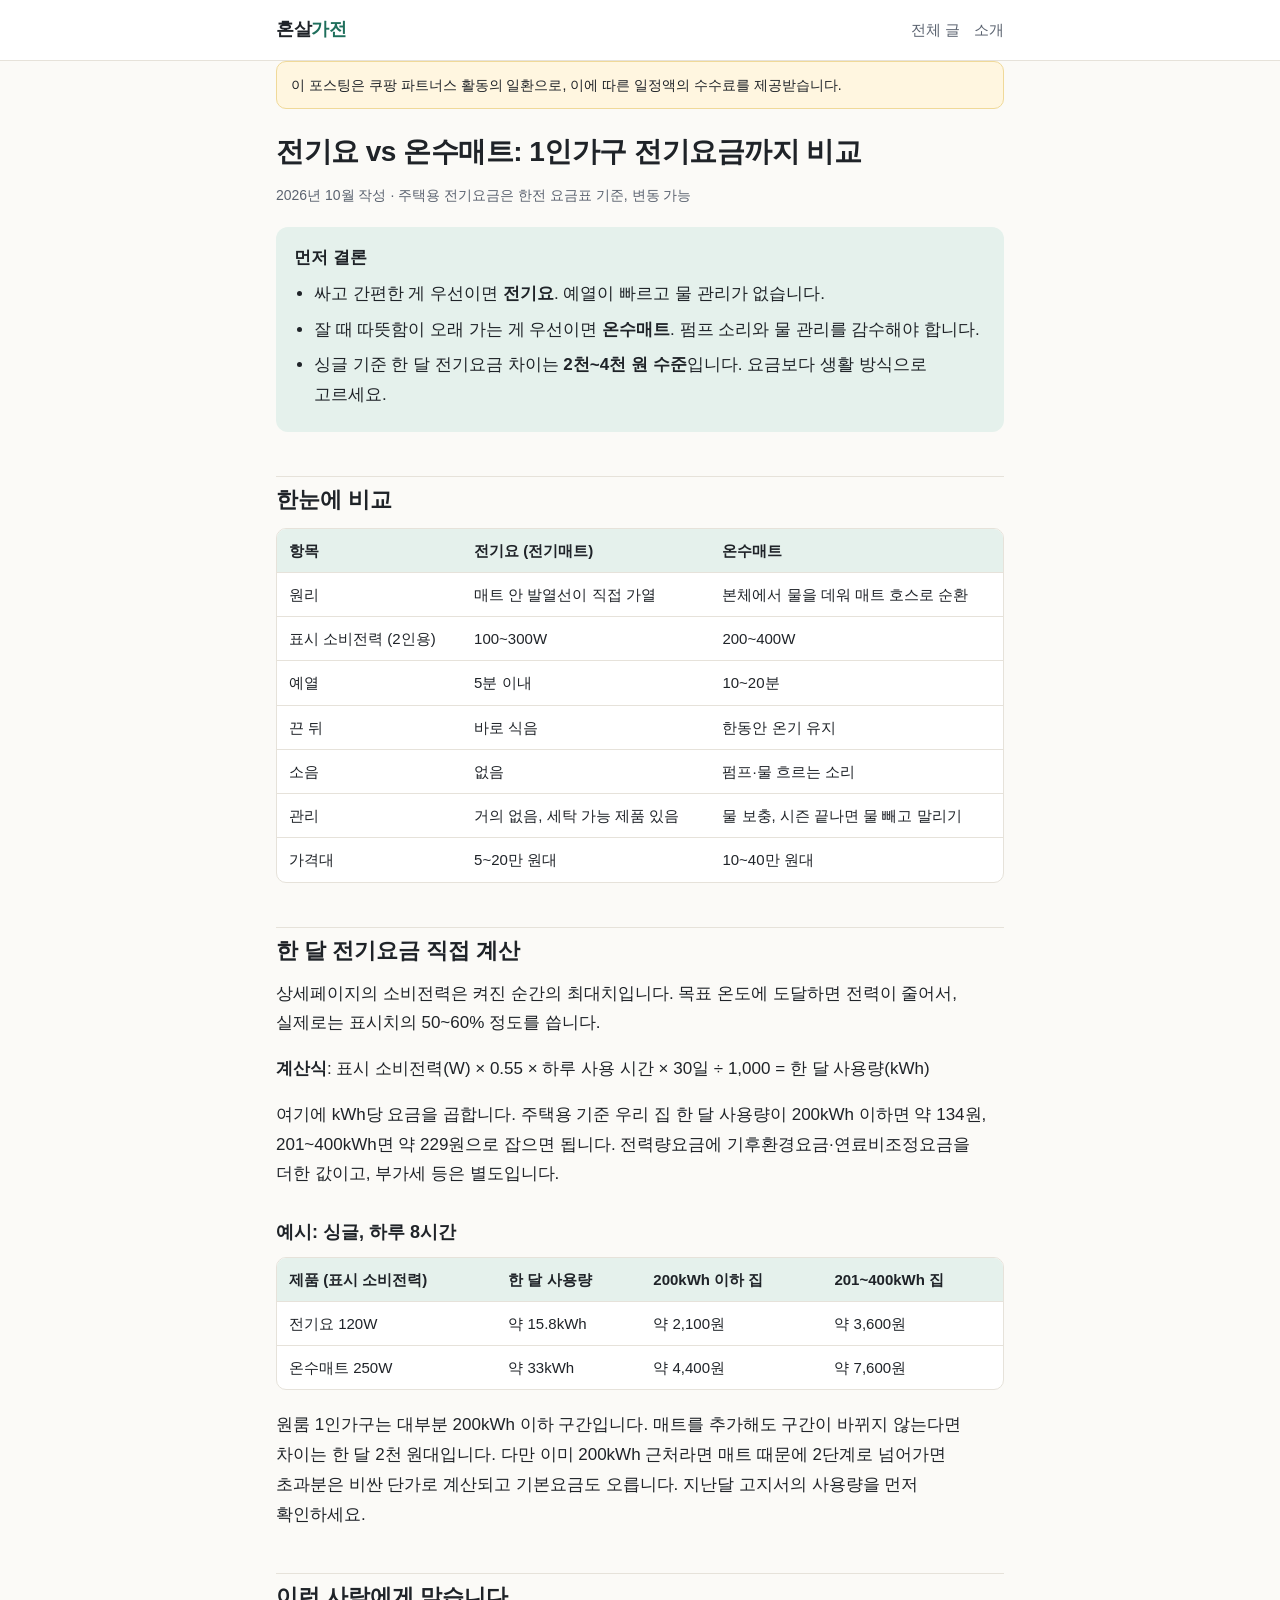
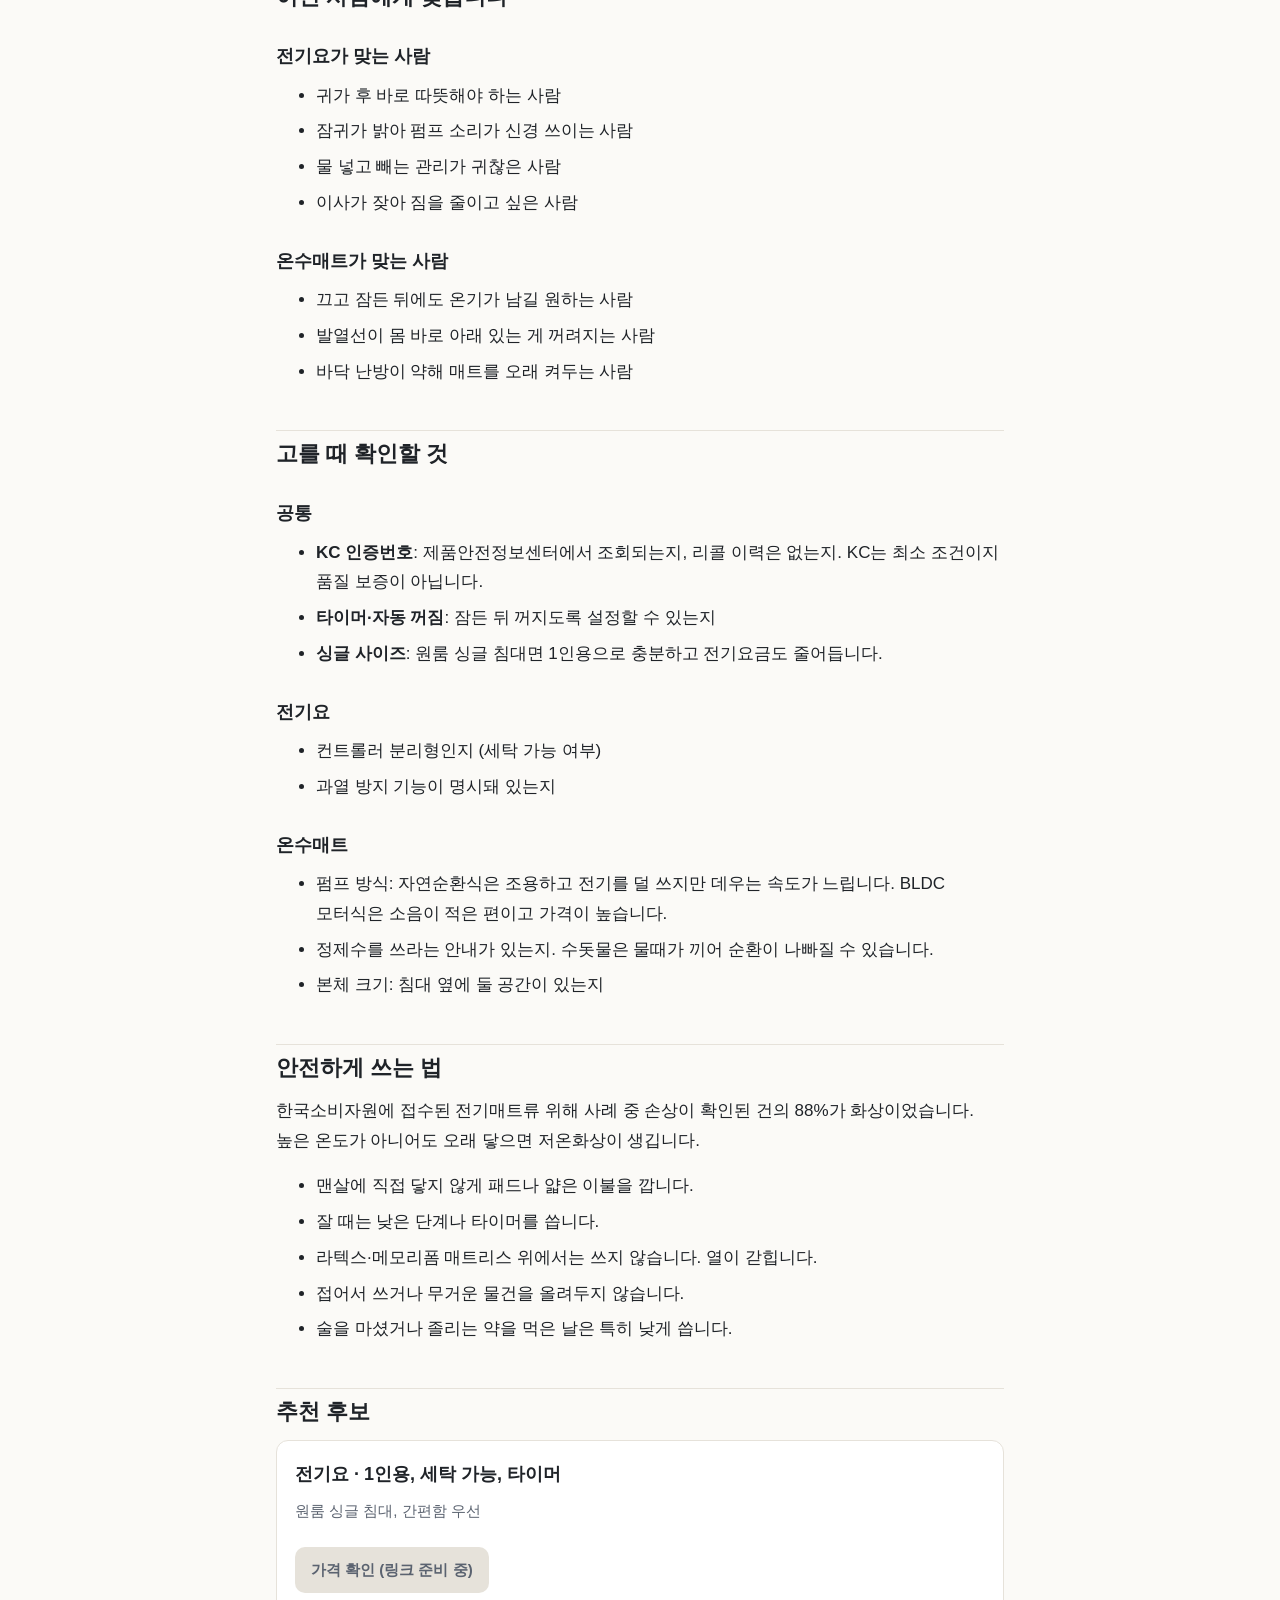
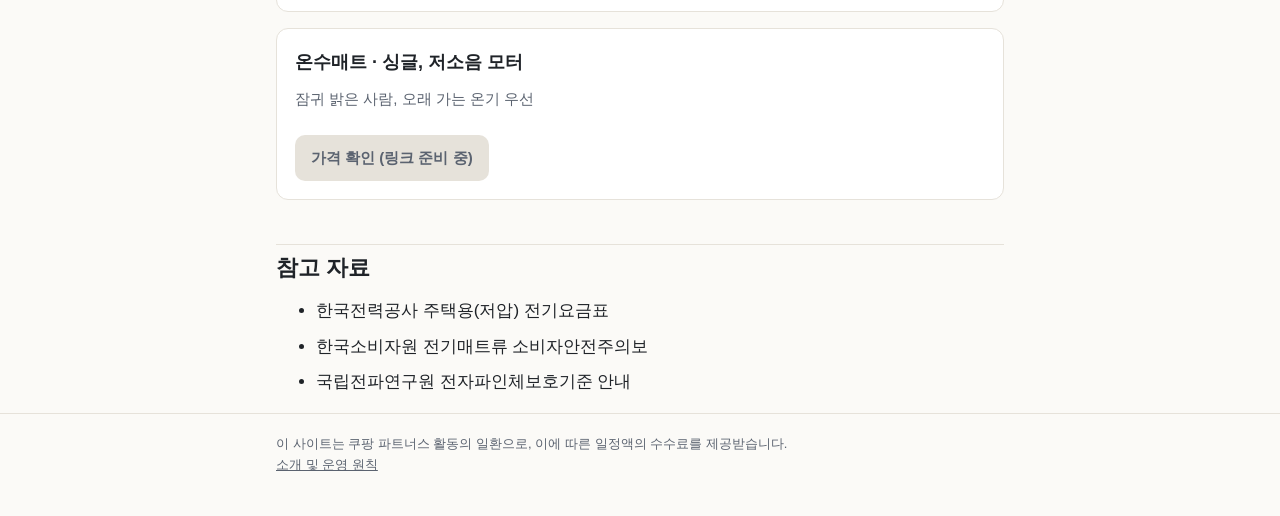
==== posts/electric-blanket-vs-water-mat.html @ afb07870 "겨울 가전 비교 글 3개 추가 Co-Authored-By: Claude Opus 5.5 <noreply@anthropic.com> Claude-Session: https://cla" ====
<!doctype html>
<html lang="ko">
<head>
<meta charset="utf-8">
<meta name="viewport" content="width=device-width, initial-scale=1">
<title>전기요 vs 온수매트: 1인가구 전기요금까지 비교 | 혼살가전</title>
<meta name="description" content="자취방에 전기요와 온수매트 중 무엇이 맞을까. 소비전력, 한 달 전기요금 계산, 소음, 관리, 안전 기준을 비교합니다.">
<link rel="stylesheet" href="/assets/style.css">
</head>
<body>
<header class="site">
  <div class="wrap">
    <a class="brand" href="/">혼살<span>가전</span></a>
    <nav class="site"><a href="/">전체 글</a><a href="/about.html">소개</a></nav>
  </div>
</header>

<main class="wrap">
  <article>
    <p class="disclosure">이 포스팅은 쿠팡 파트너스 활동의 일환으로, 이에 따른 일정액의 수수료를 제공받습니다.</p>

    <h1>전기요 vs 온수매트: 1인가구 전기요금까지 비교</h1>
    <p class="meta">2026년 10월 작성 · 주택용 전기요금은 한전 요금표 기준, 변동 가능</p>

    <div class="summary">
      <strong>먼저 결론</strong>
      <ul>
        <li>싸고 간편한 게 우선이면 <b>전기요</b>. 예열이 빠르고 물 관리가 없습니다.</li>
        <li>잘 때 따뜻함이 오래 가는 게 우선이면 <b>온수매트</b>. 펌프 소리와 물 관리를 감수해야 합니다.</li>
        <li>싱글 기준 한 달 전기요금 차이는 <b>2천~4천 원 수준</b>입니다. 요금보다 생활 방식으로 고르세요.</li>
      </ul>
    </div>

    <h2>한눈에 비교</h2>
    <div class="table-scroll">
      <table>
        <thead>
          <tr><th>항목</th><th>전기요 (전기매트)</th><th>온수매트</th></tr>
        </thead>
        <tbody>
          <tr><td>원리</td><td>매트 안 발열선이 직접 가열</td><td>본체에서 물을 데워 매트 호스로 순환</td></tr>
          <tr><td>표시 소비전력 (2인용)</td><td>100~300W</td><td>200~400W</td></tr>
          <tr><td>예열</td><td>5분 이내</td><td>10~20분</td></tr>
          <tr><td>끈 뒤</td><td>바로 식음</td><td>한동안 온기 유지</td></tr>
          <tr><td>소음</td><td>없음</td><td>펌프·물 흐르는 소리</td></tr>
          <tr><td>관리</td><td>거의 없음, 세탁 가능 제품 있음</td><td>물 보충, 시즌 끝나면 물 빼고 말리기</td></tr>
          <tr><td>가격대</td><td>5~20만 원대</td><td>10~40만 원대</td></tr>
        </tbody>
      </table>
    </div>

    <h2>한 달 전기요금 직접 계산</h2>
    <p>상세페이지의 소비전력은 켜진 순간의 최대치입니다. 목표 온도에 도달하면 전력이 줄어서, 실제로는 표시치의 50~60% 정도를 씁니다.</p>
    <p><b>계산식</b>: 표시 소비전력(W) × 0.55 × 하루 사용 시간 × 30일 ÷ 1,000 = 한 달 사용량(kWh)</p>
    <p>여기에 kWh당 요금을 곱합니다. 주택용 기준 우리 집 한 달 사용량이 200kWh 이하면 약 134원, 201~400kWh면 약 229원으로 잡으면 됩니다. 전력량요금에 기후환경요금·연료비조정요금을 더한 값이고, 부가세 등은 별도입니다.</p>

    <h3>예시: 싱글, 하루 8시간</h3>
    <div class="table-scroll">
      <table>
        <thead>
          <tr><th>제품 (표시 소비전력)</th><th>한 달 사용량</th><th>200kWh 이하 집</th><th>201~400kWh 집</th></tr>
        </thead>
        <tbody>
          <tr><td>전기요 120W</td><td>약 15.8kWh</td><td>약 2,100원</td><td>약 3,600원</td></tr>
          <tr><td>온수매트 250W</td><td>약 33kWh</td><td>약 4,400원</td><td>약 7,600원</td></tr>
        </tbody>
      </table>
    </div>
    <p>원룸 1인가구는 대부분 200kWh 이하 구간입니다. 매트를 추가해도 구간이 바뀌지 않는다면 차이는 한 달 2천 원대입니다. 다만 이미 200kWh 근처라면 매트 때문에 2단계로 넘어가면 초과분은 비싼 단가로 계산되고 기본요금도 오릅니다. 지난달 고지서의 사용량을 먼저 확인하세요.</p>

    <h2>이런 사람에게 맞습니다</h2>

    <h3>전기요가 맞는 사람</h3>
    <ul>
      <li>귀가 후 바로 따뜻해야 하는 사람</li>
      <li>잠귀가 밝아 펌프 소리가 신경 쓰이는 사람</li>
      <li>물 넣고 빼는 관리가 귀찮은 사람</li>
      <li>이사가 잦아 짐을 줄이고 싶은 사람</li>
    </ul>

    <h3>온수매트가 맞는 사람</h3>
    <ul>
      <li>끄고 잠든 뒤에도 온기가 남길 원하는 사람</li>
      <li>발열선이 몸 바로 아래 있는 게 꺼려지는 사람</li>
      <li>바닥 난방이 약해 매트를 오래 켜두는 사람</li>
    </ul>

    <h2>고를 때 확인할 것</h2>
    <h3>공통</h3>
    <ul>
      <li><b>KC 인증번호</b>: 제품안전정보센터에서 조회되는지, 리콜 이력은 없는지. KC는 최소 조건이지 품질 보증이 아닙니다.</li>
      <li><b>타이머·자동 꺼짐</b>: 잠든 뒤 꺼지도록 설정할 수 있는지</li>
      <li><b>싱글 사이즈</b>: 원룸 싱글 침대면 1인용으로 충분하고 전기요금도 줄어듭니다.</li>
    </ul>
    <h3>전기요</h3>
    <ul>
      <li>컨트롤러 분리형인지 (세탁 가능 여부)</li>
      <li>과열 방지 기능이 명시돼 있는지</li>
    </ul>
    <h3>온수매트</h3>
    <ul>
      <li>펌프 방식: 자연순환식은 조용하고 전기를 덜 쓰지만 데우는 속도가 느립니다. BLDC 모터식은 소음이 적은 편이고 가격이 높습니다.</li>
      <li>정제수를 쓰라는 안내가 있는지. 수돗물은 물때가 끼어 순환이 나빠질 수 있습니다.</li>
      <li>본체 크기: 침대 옆에 둘 공간이 있는지</li>
    </ul>

    <h2>안전하게 쓰는 법</h2>
    <p>한국소비자원에 접수된 전기매트류 위해 사례 중 손상이 확인된 건의 88%가 화상이었습니다. 높은 온도가 아니어도 오래 닿으면 저온화상이 생깁니다.</p>
    <ul>
      <li>맨살에 직접 닿지 않게 패드나 얇은 이불을 깝니다.</li>
      <li>잘 때는 낮은 단계나 타이머를 씁니다.</li>
      <li>라텍스·메모리폼 매트리스 위에서는 쓰지 않습니다. 열이 갇힙니다.</li>
      <li>접어서 쓰거나 무거운 물건을 올려두지 않습니다.</li>
      <li>술을 마셨거나 졸리는 약을 먹은 날은 특히 낮게 씁니다.</li>
    </ul>

    <h2>추천 후보</h2>
    <div class="pick">
      <h3>전기요 · 1인용, 세탁 가능, 타이머</h3>
      <p class="for">원룸 싱글 침대, 간편함 우선</p>
      <a class="btn pending" href="#" rel="sponsored nofollow">가격 확인 (링크 준비 중)</a>
    </div>
    <div class="pick">
      <h3>온수매트 · 싱글, 저소음 모터</h3>
      <p class="for">잠귀 밝은 사람, 오래 가는 온기 우선</p>
      <a class="btn pending" href="#" rel="sponsored nofollow">가격 확인 (링크 준비 중)</a>
    </div>

    <h2>참고 자료</h2>
    <ul>
      <li>한국전력공사 주택용(저압) 전기요금표</li>
      <li>한국소비자원 전기매트류 소비자안전주의보</li>
      <li>국립전파연구원 전자파인체보호기준 안내</li>
    </ul>
  </article>
</main>

<footer class="site">
  <div class="wrap">
    이 사이트는 쿠팡 파트너스 활동의 일환으로, 이에 따른 일정액의 수수료를 제공받습니다.<br>
    <a href="/about.html">소개 및 운영 원칙</a>
  </div>
</footer>
</body>
</html>
---- assets/style.css ----
:root {
  --bg: #fbfaf7;
  --surface: #ffffff;
  --text: #1f2328;
  --muted: #5b6370;
  --line: #e6e2da;
  --accent: #1f6f5c;
  --accent-soft: #e5f1ec;
  --notice: #fff6e0;
  --notice-line: #f0d999;
  --max: 760px;
}
@media (prefers-color-scheme: dark) {
  :root {
    --bg: #15171a;
    --surface: #1d2024;
    --text: #e8e6e1;
    --muted: #a3a8b0;
    --line: #2e3238;
    --accent: #6cc3a6;
    --accent-soft: #1f3530;
    --notice: #2b2616;
    --notice-line: #5a4c22;
  }
}
* { box-sizing: border-box; }
html { -webkit-text-size-adjust: 100%; }
body {
  margin: 0;
  background: var(--bg);
  color: var(--text);
  font-family: "Pretendard", -apple-system, BlinkMacSystemFont, "Apple SD Gothic Neo", "Malgun Gothic", sans-serif;
  font-size: 17px;
  line-height: 1.75;
  word-break: keep-all;
}
a { color: var(--accent); }
.wrap { max-width: var(--max); margin: 0 auto; padding: 0 16px; }

header.site { border-bottom: 1px solid var(--line); background: var(--surface); }
header.site .wrap { display: flex; align-items: center; justify-content: space-between; gap: 12px; padding-top: 14px; padding-bottom: 14px; }
.brand { font-weight: 800; font-size: 18px; color: var(--text); text-decoration: none; letter-spacing: -0.3px; }
.brand span { color: var(--accent); }
nav.site a { color: var(--muted); text-decoration: none; font-size: 15px; margin-left: 14px; }
nav.site a:hover { color: var(--text); }

main { padding: 32px 0 56px; }
h1 { font-size: 28px; line-height: 1.35; letter-spacing: -0.5px; margin: 0 0 12px; }
h2 { font-size: 22px; line-height: 1.4; margin: 44px 0 12px; padding-top: 8px; border-top: 1px solid var(--line); }
h3 { font-size: 18px; margin: 28px 0 8px; }
p, ul, ol { margin: 0 0 16px; }
li { margin-bottom: 6px; }
.lead { color: var(--muted); font-size: 18px; }
.meta { color: var(--muted); font-size: 14px; margin-bottom: 20px; }

.disclosure {
  background: var(--notice);
  border: 1px solid var(--notice-line);
  border-radius: 10px;
  padding: 12px 14px;
  font-size: 14px;
  line-height: 1.6;
  margin: 0 0 24px;
}

.summary {
  background: var(--accent-soft);
  border-radius: 12px;
  padding: 16px 18px;
  margin: 0 0 24px;
}
.summary strong { display: block; margin-bottom: 6px; }
.summary ul { margin: 0; padding-left: 20px; }

.table-scroll { overflow-x: auto; margin: 0 0 20px; border: 1px solid var(--line); border-radius: 10px; background: var(--surface); }
table { border-collapse: collapse; width: 100%; min-width: 520px; font-size: 15px; line-height: 1.55; }
th, td { padding: 10px 12px; border-bottom: 1px solid var(--line); text-align: left; vertical-align: top; }
th { background: var(--accent-soft); font-weight: 700; white-space: nowrap; }
tr:last-child td { border-bottom: 0; }

.card-list { list-style: none; padding: 0; display: grid; gap: 14px; }
.card { background: var(--surface); border: 1px solid var(--line); border-radius: 12px; padding: 18px; }
.card a.title { font-weight: 700; font-size: 18px; color: var(--text); text-decoration: none; }
.card a.title:hover { color: var(--accent); }
.card p { color: var(--muted); font-size: 15px; margin: 6px 0 0; }
.tag { display: inline-block; font-size: 12px; color: var(--accent); background: var(--accent-soft); border-radius: 999px; padding: 2px 10px; margin-bottom: 8px; }

.pick { background: var(--surface); border: 1px solid var(--line); border-radius: 12px; padding: 18px; margin: 0 0 16px; }
.pick h3 { margin-top: 0; }
.pick .for { color: var(--muted); font-size: 15px; }
.btn {
  display: inline-block;
  background: var(--accent);
  color: #fff;
  text-decoration: none;
  font-weight: 700;
  font-size: 15px;
  padding: 10px 16px;
  border-radius: 10px;
  margin-top: 6px;
}
@media (prefers-color-scheme: dark) { .btn { color: #0f1a17; } }
.btn.pending { background: var(--line); color: var(--muted); pointer-events: none; }

footer.site { border-top: 1px solid var(--line); color: var(--muted); font-size: 13px; padding: 20px 0 40px; line-height: 1.6; }
footer.site a { color: var(--muted); }

@media (max-width: 520px) {
  body { font-size: 16px; }
  h1 { font-size: 24px; }
  h2 { font-size: 20px; }
  nav.site a { margin-left: 10px; font-size: 14px; }
}
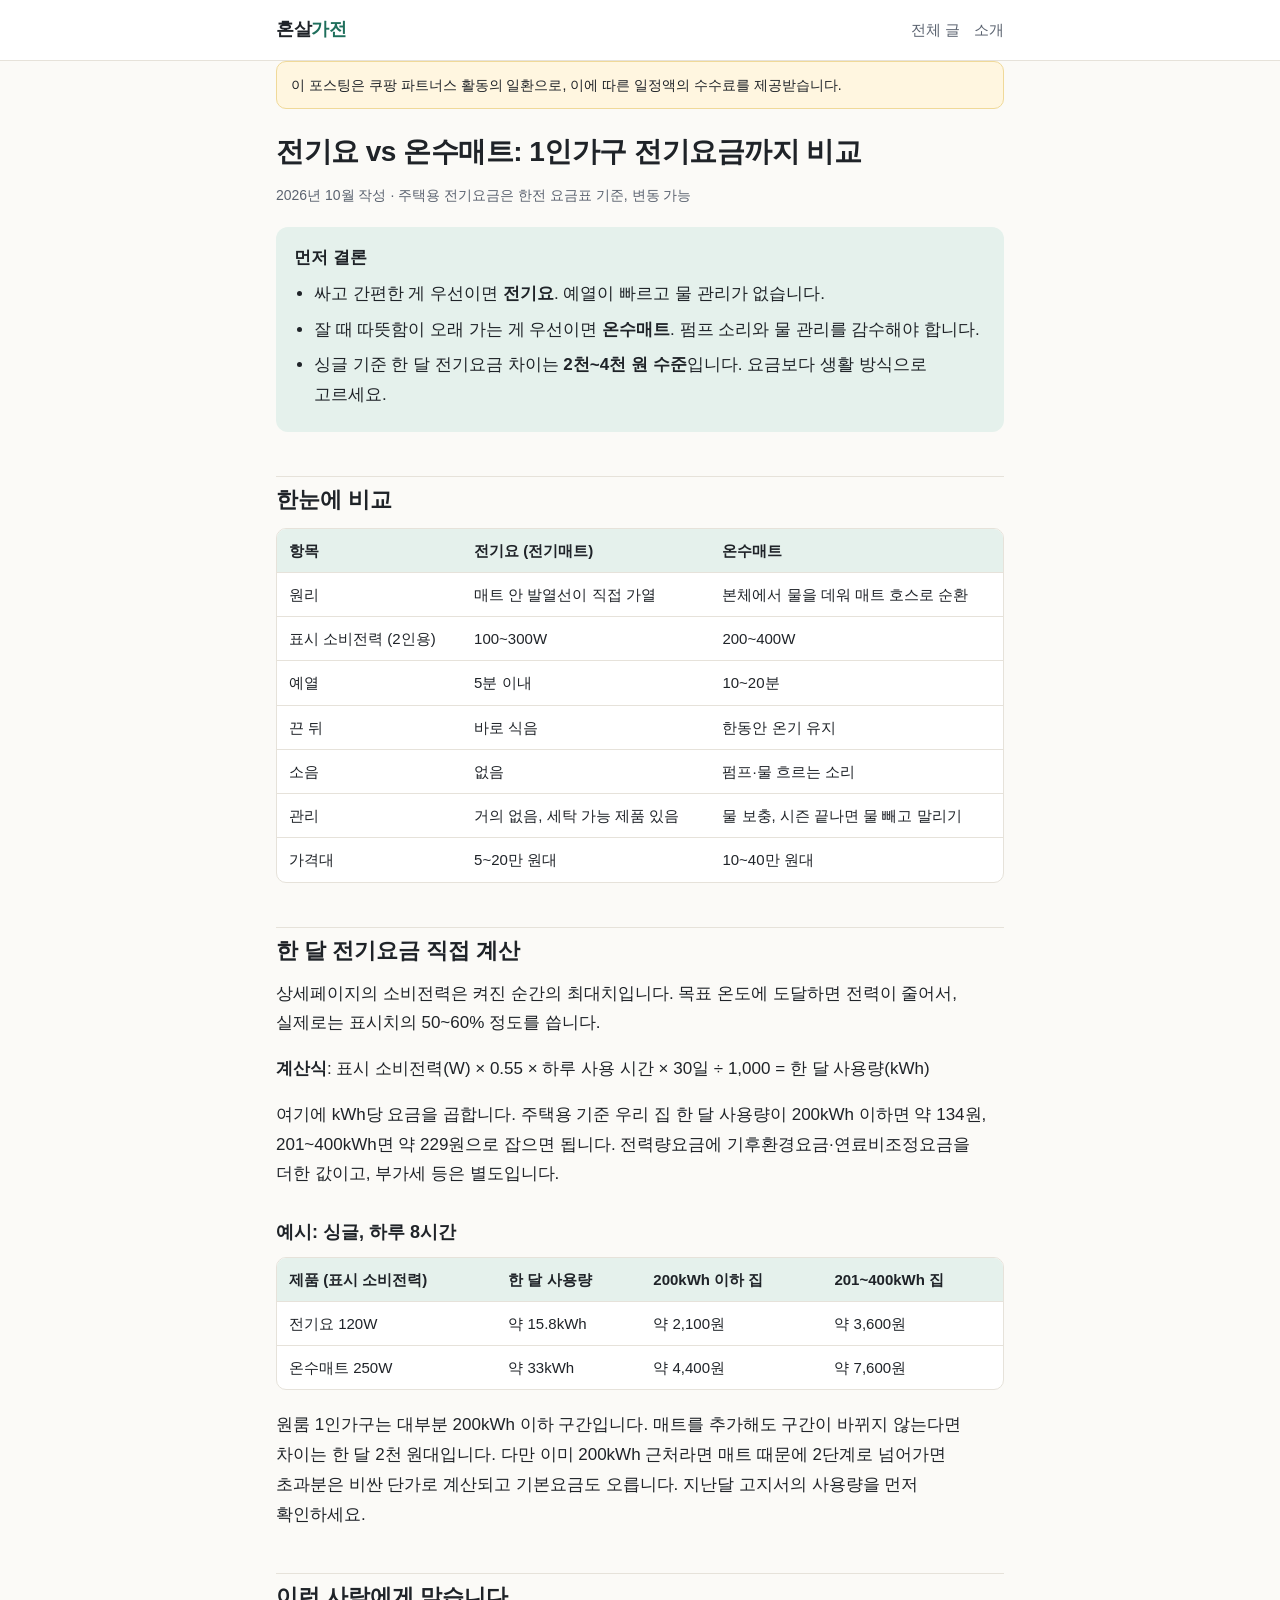
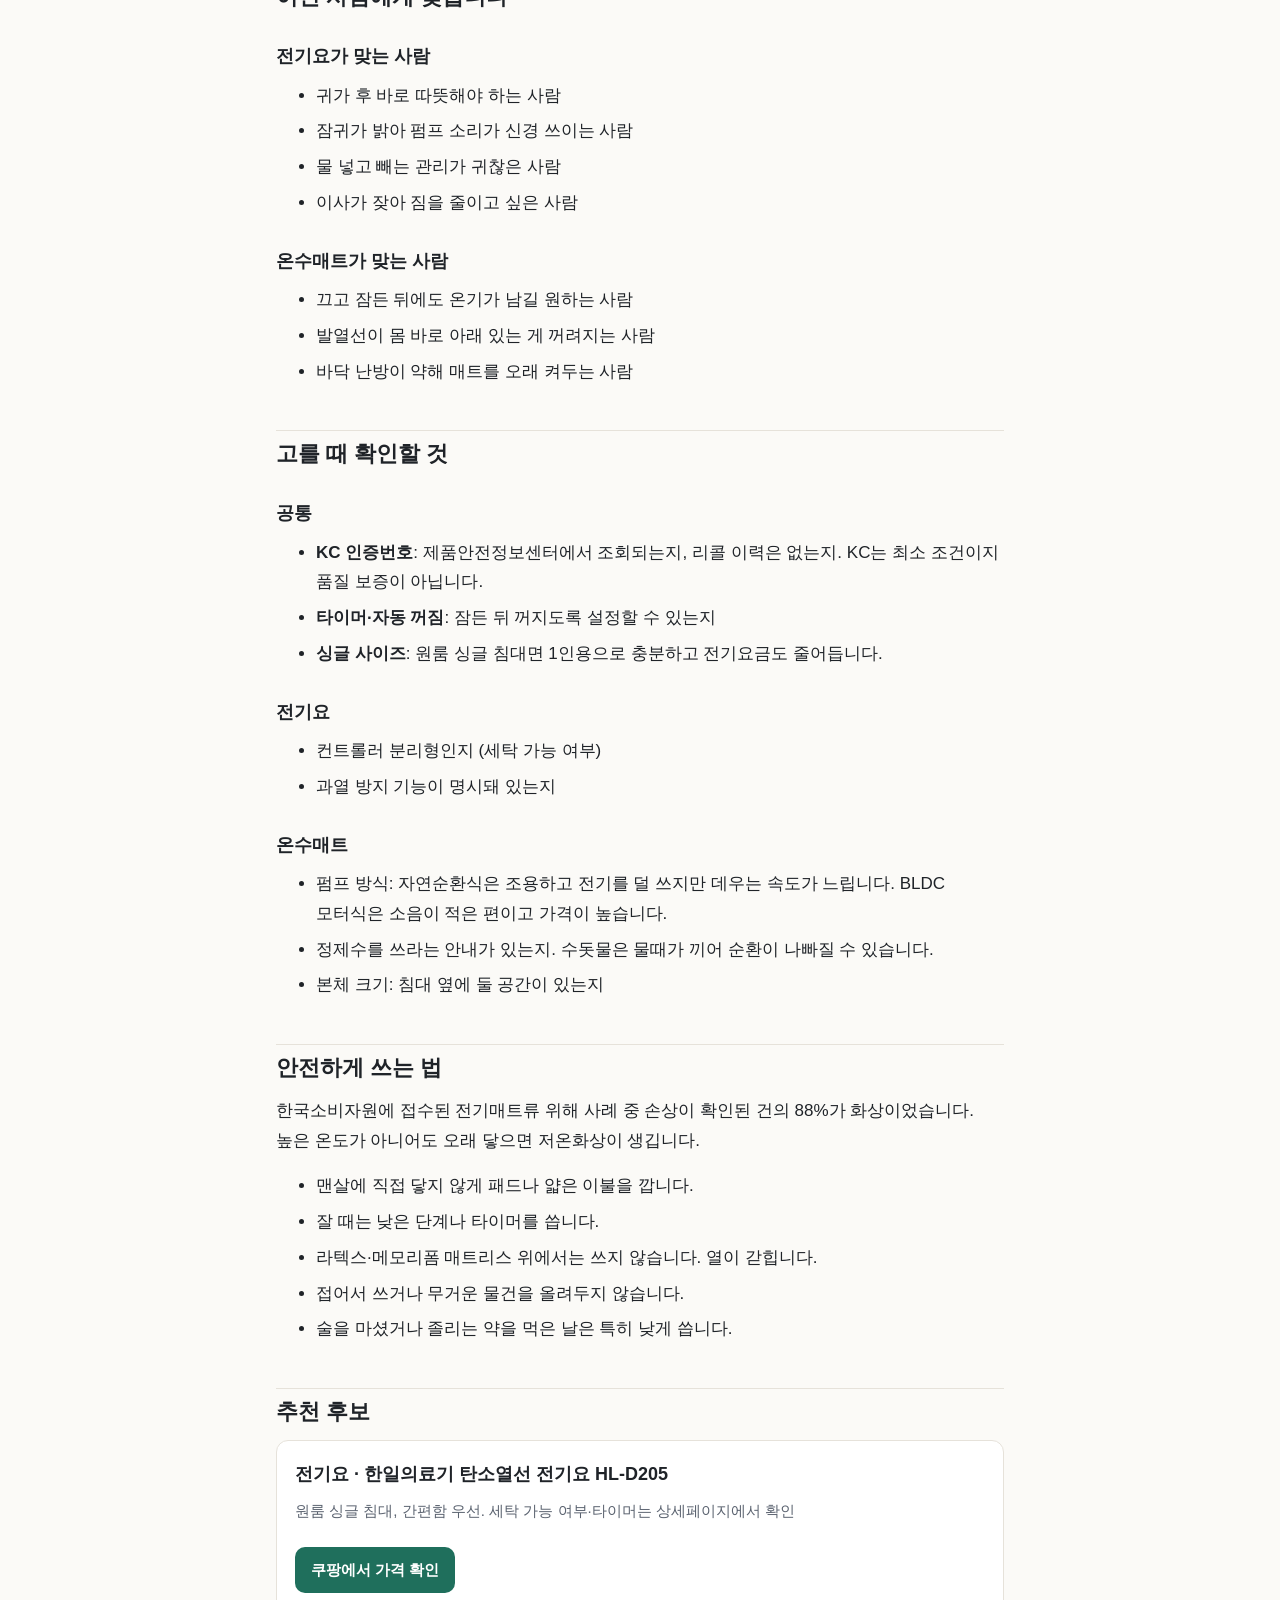
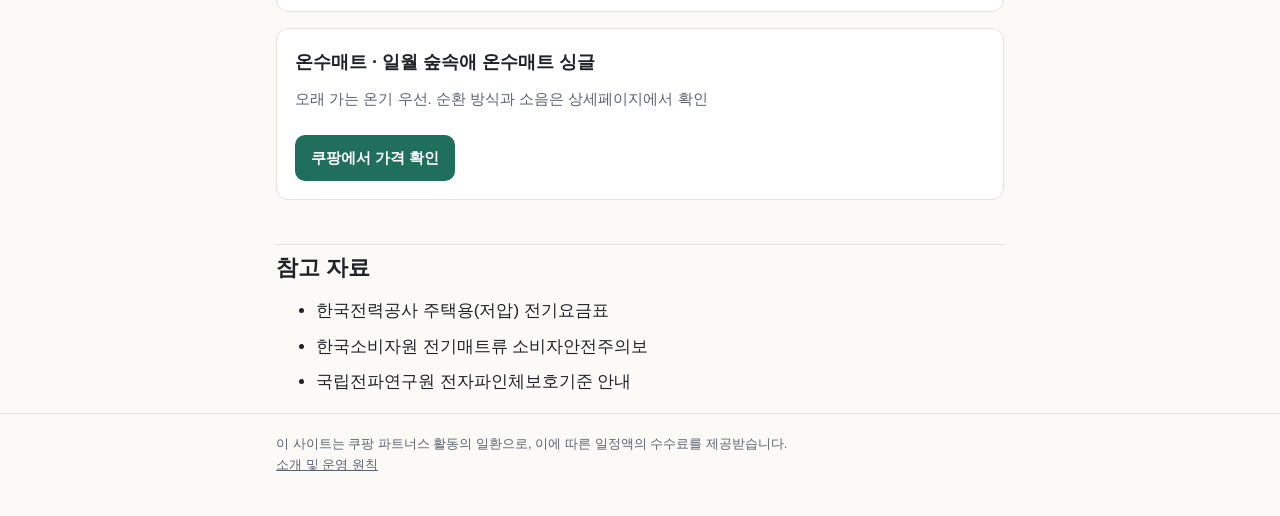
==== commit b9b5f621: "상품 버튼에 쿠팡 파트너스 링크 연결 Co-Authored-By: Claude Opus 5.5 <noreply@anthropic.com> Claude-Session: https:/" ====
--- a/posts/electric-blanket-vs-water-mat.html
+++ b/posts/electric-blanket-vs-water-mat.html
@@ -116,14 +116,14 @@
 
     <h2>추천 후보</h2>
     <div class="pick">
-      <h3>전기요 · 1인용, 세탁 가능, 타이머</h3>
-      <p class="for">원룸 싱글 침대, 간편함 우선</p>
-      <a class="btn pending" href="#" rel="sponsored nofollow">가격 확인 (링크 준비 중)</a>
+      <h3>전기요 · 한일의료기 탄소열선 전기요 HL-D205</h3>
+      <p class="for">원룸 싱글 침대, 간편함 우선. 세탁 가능 여부·타이머는 상세페이지에서 확인</p>
+      <a class="btn" href="https://link.coupang.com/a/hUYHzOuYns" target="_blank" rel="sponsored nofollow noopener">쿠팡에서 가격 확인</a>
     </div>
     <div class="pick">
-      <h3>온수매트 · 싱글, 저소음 모터</h3>
-      <p class="for">잠귀 밝은 사람, 오래 가는 온기 우선</p>
-      <a class="btn pending" href="#" rel="sponsored nofollow">가격 확인 (링크 준비 중)</a>
+      <h3>온수매트 · 일월 숲속애 온수매트 싱글</h3>
+      <p class="for">오래 가는 온기 우선. 순환 방식과 소음은 상세페이지에서 확인</p>
+      <a class="btn" href="https://link.coupang.com/a/hUYH6bJtls" target="_blank" rel="sponsored nofollow noopener">쿠팡에서 가격 확인</a>
     </div>
 
     <h2>참고 자료</h2>
